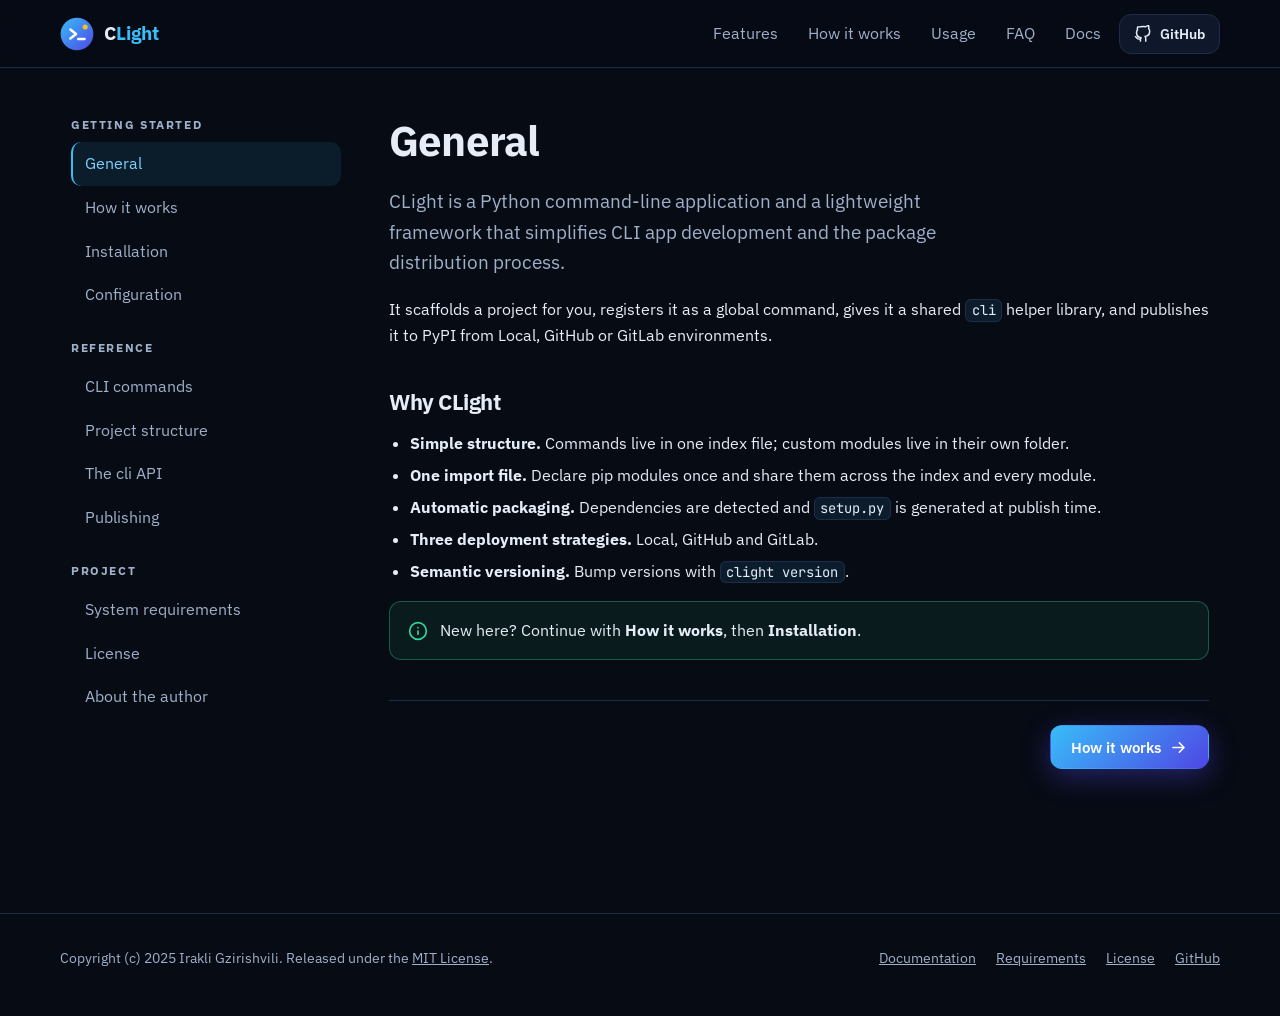
==== docs/docs/index.html @ ecd93e0c "+ OSS Landing Website" ====
<!doctype html>
<html lang="en">
<head>
<meta charset="utf-8">
<meta name="viewport" content="width=device-width, initial-scale=1">
<title>CLight Docs: Commands, cli API and PyPI Publishing | CLight</title>
<meta name="description" content="Documentation for CLight: install it, set project parameters, use the CLI commands and the shared cli API, and publish to PyPI with Local, GitHub or GitLab.">
<meta name="keywords" content="clight documentation, python cli framework docs, clight commands, cli api, publish to pypi, pip install clight, semantic versioning, github pypi deploy, windows cli, imports.py">
<meta name="author" content="Irakli Gzirishvili">
<meta name="robots" content="index, follow, max-image-preview:large">
<meta name="theme-color" content="#070b14">
<link rel="canonical" href="https://ig-ongit.github.io/CLight/docs/">
<meta property="og:type" content="website">
<meta property="og:site_name" content="CLight">
<meta property="og:title" content="CLight Docs: Commands, cli API and PyPI Publishing | CLight">
<meta property="og:description" content="Documentation for CLight: install it, set project parameters, use the CLI commands and the shared cli API, and publish to PyPI with Local, GitHub or GitLab.">
<meta property="og:url" content="https://ig-ongit.github.io/CLight/docs/">
<meta property="og:image" content="https://ig-ongit.github.io/CLight/assets/github.png">
<meta property="og:image:width" content="1280">
<meta property="og:image:height" content="640">
<meta property="og:image:alt" content="CLight logo with the slogan Build Python CLIs. Ship them to PyPI.">
<meta name="twitter:card" content="summary_large_image">
<meta name="twitter:title" content="CLight Docs: Commands, cli API and PyPI Publishing | CLight">
<meta name="twitter:description" content="Documentation for CLight: install it, set project parameters, use the CLI commands and the shared cli API, and publish to PyPI with Local, GitHub or GitLab.">
<meta name="twitter:image" content="https://ig-ongit.github.io/CLight/assets/github.png">
<link rel="icon" type="image/svg+xml" href="../assets/favicon.svg">
<link rel="preconnect" href="https://fonts.googleapis.com">
<link rel="preconnect" href="https://fonts.gstatic.com" crossorigin>
<link href="https://fonts.googleapis.com/css2?family=IBM+Plex+Sans:wght@400;500;600;700&family=JetBrains+Mono:wght@400;500;700&display=swap" rel="stylesheet">
<link rel="stylesheet" href="../assets/style.css">
<script type="application/ld+json">{"@context": "https://schema.org", "@type": "TechArticle", "headline": "CLight Documentation", "description": "Install CLight, configure projects, use CLI commands and the cli API, and publish Python CLI apps to PyPI.", "url": "https://ig-ongit.github.io/CLight/docs/", "image": "https://ig-ongit.github.io/CLight/assets/github.png", "inLanguage": "en", "author": {"@type": "Person", "name": "Irakli Gzirishvili", "jobTitle": "Full-Stack Software Engineer", "sameAs": ["https://github.com/IG-onGit", "https://www.linkedin.com/in/ig-link", "https://x.com/IG_onX", "https://www.linkedin.com/newsletters/creatron-7275978973124132864"]}}</script>
</head>
<body class="docs-page">
<a class="skip" href="#main">Skip to content</a>
<svg width="0" height="0" style="position:absolute" aria-hidden="true"><defs><symbol id="i-terminal" viewBox="0 0 24 24"><path d="M4 17l6-6-6-6"/><path d="M12 19h8"/></symbol><symbol id="i-zap" viewBox="0 0 24 24"><path d="M13 2L3 14h9l-1 8 10-12h-9z"/></symbol><symbol id="i-layers" viewBox="0 0 24 24"><path d="M12 2l10 5-10 5L2 7z"/><path d="M2 17l10 5 10-5"/><path d="M2 12l10 5 10-5"/></symbol><symbol id="i-box" viewBox="0 0 24 24"><path d="M21 8l-9-5-9 5v8l9 5 9-5z"/><path d="M3.3 7L12 12l8.7-5"/><path d="M12 22V12"/></symbol><symbol id="i-tool" viewBox="0 0 24 24"><path d="M14.7 6.3a4 4 0 005 5L21 13l-8 8-3-3 8-8z"/><path d="M3 21l4-4"/></symbol><symbol id="i-tag" viewBox="0 0 24 24"><path d="M20.6 13.4l-7.2 7.2a2 2 0 01-2.8 0L2 12V2h10l8.6 8.6a2 2 0 010 2.8z"/><circle cx="7" cy="7" r="1.5"/></symbol><symbol id="i-github" viewBox="0 0 24 24"><path d="M9 19c-5 1.5-5-2.5-7-3m14 6v-3.9a3.4 3.4 0 00-1-2.6c3.1-.3 6.400-1.500 6.400-7a5.400 5.400 0 00-1.500-3.800 5 5 0 00-.1-3.800s-1.200-.3-3.900 1.500a13.400 13.400 0 00-7 0C6.200 2.400 5 2.700 5 2.700a5 5 0 00-.1 3.800A5.400 5.400 0 003.400 10.300c0 5.500 3.300 6.700 6.400 7a3.400 3.400 0 00-1 2.600V22"/></symbol><symbol id="i-download" viewBox="0 0 24 24"><path d="M21 15v4a2 2 0 01-2 2H5a2 2 0 01-2-2v-4"/><path d="M7 10l5 5 5-5"/><path d="M12 15V3"/></symbol><symbol id="i-book" viewBox="0 0 24 24"><path d="M4 19.500A2.500 2.500 0 016.500 17H20V2H6.500A2.500 2.500 0 004 4.500z"/><path d="M4 19.500A2.500 2.500 0 006.500 22H20v-5"/></symbol><symbol id="i-copy" viewBox="0 0 24 24"><rect x="9" y="9" width="13" height="13" rx="2"/><path d="M5 15H4a2 2 0 01-2-2V4a2 2 0 012-2h9a2 2 0 012 2v1"/></symbol><symbol id="i-check" viewBox="0 0 24 24"><path d="M20 6L9 17l-5-5"/></symbol><symbol id="i-menu" viewBox="0 0 24 24"><path d="M3 6h18M3 12h18M3 18h18"/></symbol><symbol id="i-x" viewBox="0 0 24 24"><path d="M18 6L6 18M6 6l12 12"/></symbol><symbol id="i-chevron" viewBox="0 0 24 24"><path d="M6 9l6 6 6-6"/></symbol><symbol id="i-arrow" viewBox="0 0 24 24"><path d="M5 12h14M13 6l6 6-6 6"/></symbol><symbol id="i-arrow-l" viewBox="0 0 24 24"><path d="M19 12H5M11 6l-6 6 6 6"/></symbol><symbol id="i-scale" viewBox="0 0 24 24"><path d="M12 3v18M5 21h14M3 8h18"/><path d="M6 8l-3 7a3 3 0 006 0zM18 8l-3 7a3 3 0 006 0z"/></symbol><symbol id="i-user" viewBox="0 0 24 24"><path d="M20 21v-2a4 4 0 00-4-4H8a4 4 0 00-4 4v2"/><circle cx="12" cy="7" r="4"/></symbol><symbol id="i-cpu" viewBox="0 0 24 24"><rect x="4" y="4" width="16" height="16" rx="2"/><rect x="9" y="9" width="6" height="6"/><path d="M9 1v3M15 1v3M9 20v3M15 20v3M20 9h3M20 14h3M1 9h3M1 14h3"/></symbol><symbol id="i-folder" viewBox="0 0 24 24"><path d="M22 19a2 2 0 01-2 2H4a2 2 0 01-2-2V5a2 2 0 012-2h5l2 3h9a2 2 0 012 2z"/></symbol><symbol id="i-compass" viewBox="0 0 24 24"><circle cx="12" cy="12" r="10"/><path d="M16.200 7.800l-2.100 6.300-6.300 2.100 2.100-6.300z"/></symbol><symbol id="i-lock" viewBox="0 0 24 24"><rect x="3" y="11" width="18" height="11" rx="2"/><path d="M7 11V7a5 5 0 0110 0v4"/></symbol><symbol id="i-mic" viewBox="0 0 24 24"><rect x="9" y="2" width="6" height="12" rx="3"/><path d="M19 10v2a7 7 0 01-14 0v-2M12 19v3"/></symbol><symbol id="i-twitter-x" viewBox="0 0 24 24"><path d="M4 4l16 16M20 4L4 20"/></symbol><symbol id="i-linkedin" viewBox="0 0 24 24"><path d="M16 8a6 6 0 016 6v7h-4v-7a2 2 0 00-4 0v7h-4v-7a6 6 0 016-6z"/><rect x="2" y="9" width="4" height="12"/><circle cx="4" cy="4" r="2"/></symbol><symbol id="i-home" viewBox="0 0 24 24"><path d="M3 9l9-7 9 7v11a2 2 0 01-2 2H5a2 2 0 01-2-2z"/></symbol><symbol id="i-info" viewBox="0 0 24 24"><circle cx="12" cy="12" r="10"/><path d="M12 16v-4M12 8h.01"/></symbol><symbol id="i-alert" viewBox="0 0 24 24"><path d="M10.300 3.900L1.800 18a2 2 0 001.700 3h17a2 2 0 001.700-3L13.700 3.900a2 2 0 00-3.400 0z"/><path d="M12 9v4M12 17h.01"/></symbol></defs></svg>
<header class="site-header"><div class="container">
<a class="brand" href="../"><img src="../assets/logo.svg" width="34" height="34" alt=""><span>C<span>Light</span></span></a>
<nav class="nav" id="site-nav" aria-label="Main"><a href="../#features">Features</a><a href="../#how">How it works</a><a href="../#usage">Usage</a><a href="../#faq">FAQ</a><a href="../docs/">Docs</a><a class="btn btn-ghost btn-sm" href="https://github.com/IG-onGit/CLight" rel="noopener"><svg class="icon" aria-hidden="true"><use href="#i-github"/></svg>GitHub</a></nav>
<button class="burger" type="button" aria-controls="docs-nav" aria-expanded="false" aria-label="Open menu"><svg class="icon" aria-hidden="true"><use href="#i-menu"/></svg></button>
</div></header>
<div class="container docs-layout">
<aside class="sidebar" id="docs-nav" aria-label="Documentation sections"><h4>Getting started</h4><a href="#general" data-section="general">General</a><a href="#how-it-works" data-section="how-it-works">How it works</a><a href="#installation" data-section="installation">Installation</a><a href="#configuration" data-section="configuration">Configuration</a><h4>Reference</h4><a href="#commands" data-section="commands">CLI commands</a><a href="#project-structure" data-section="project-structure">Project structure</a><a href="#cli-api" data-section="cli-api">The cli API</a><a href="#publishing" data-section="publishing">Publishing</a><h4>Project</h4><a href="#requirements" data-section="requirements">System requirements</a><a href="#license" data-section="license">License</a><a href="#author" data-section="author">About the author</a><h4 class="mobile-only">Site</h4><a class="mobile-only" href="../">Back to home</a><a class="mobile-only" href="https://github.com/IG-onGit/CLight" rel="noopener">GitHub</a></aside>
<main id="main">
<article class="doc-section active" id="general"><h1>General</h1><p class="lead">CLight is a Python command-line application and a lightweight framework that simplifies CLI app development and the package distribution process.</p>
<p>It scaffolds a project for you, registers it as a global command, gives it a shared <code>cli</code> helper library, and publishes it to PyPI from Local, GitHub or GitLab environments.</p>
<h2>Why CLight</h2><ul>
<li><strong>Simple structure.</strong> Commands live in one index file; custom modules live in their own folder.</li>
<li><strong>One import file.</strong> Declare pip modules once and share them across the index and every module.</li>
<li><strong>Automatic packaging.</strong> Dependencies are detected and <code>setup.py</code> is generated at publish time.</li>
<li><strong>Three deployment strategies.</strong> Local, GitHub and GitLab.</li>
<li><strong>Semantic versioning.</strong> Bump versions with <code>clight version</code>.</li></ul>
<div class="callout"><svg class="icon" aria-hidden="true"><use href="#i-info"/></svg><p>New here? Continue with <strong>How it works</strong>, then <strong>Installation</strong>.</p></div><div class="pager"><a class="btn btn-primary" href="#how-it-works" data-goto="how-it-works">How it works<svg class="icon" aria-hidden="true"><use href="#i-arrow"/></svg></a></div></article>
<article class="doc-section" id="how-it-works"><h1>How it works</h1><p>Every project you create follows the same flow:</p>
<ol><li>Run <code>clight new</code> in an empty folder and fill out the form. CLight copies its skeleton into the folder and writes your answers to <code>.system/sources/clight.json</code>.</li>
<li>CLight registers a <code>&lt;CMD&gt;.bat</code> alias in <code>%USERPROFILE%\.clight</code>, a folder that is added to your PATH.</li>
<li>When you type your command, the alias calls <code>clight execute</code>, which loads your <code>.system/index.py</code> and runs the method that matches the sub-command.</li>
<li>A method's return value is printed: a string ending in <code>!</code> shows as an error, any other string as a success message.</li></ol>
<pre><code data-lang="text" data-title="data flow">&lt;cmd&gt; demo hello
   |
   v
%USERPROFILE%\.clight\&lt;cmd&gt;.bat
   |
   v
clight execute ".system/index.py" demo hello
   |
   v
index.demo("hello")  -&gt;  printed as success or error</code></pre>
<div class="callout"><svg class="icon" aria-hidden="true"><use href="#i-info"/></svg><p>Because the alias goes through CLight, your project does not run with <code>python something.py</code>. Run your CMD alias instead.</p></div><div class="pager"><a class="btn btn-ghost" href="#general" data-goto="general"><svg class="icon" aria-hidden="true"><use href="#i-arrow-l"/></svg>General</a><a class="btn btn-primary" href="#installation" data-goto="installation">Installation<svg class="icon" aria-hidden="true"><use href="#i-arrow"/></svg></a></div></article>
<article class="doc-section" id="installation"><h1>Installation</h1><p>Install CLight from PyPI:</p>
<ol><li>Open CMD as administrator and run the command below, then restart CMD.</li><li>Run <code>clight</code> to check the installation. It lists the available commands.</li></ol>
<pre><code data-lang="bash" data-title="CMD (administrator)">pip install clight</code></pre>
<pre><code data-lang="bash" data-title="CMD">clight</code></pre>
<div class="callout"><svg class="icon" aria-hidden="true"><use href="#i-info"/></svg><p>On first run CLight adds its catalog folder to your user PATH and asks you to restart CMD. This is expected.</p></div>
<h2>Create your first project</h2>
<ol><li>Navigate to an empty folder using CMD.</li><li>Run <code>clight new</code> and fill out the form.</li><li>Add commands as methods in <code>.system/index.py</code>.</li><li>Run your CMD alias, for example <code>mytool demo hello</code>.</li></ol><div class="pager"><a class="btn btn-ghost" href="#how-it-works" data-goto="how-it-works"><svg class="icon" aria-hidden="true"><use href="#i-arrow-l"/></svg>How it works</a><a class="btn btn-primary" href="#configuration" data-goto="configuration">Configuration<svg class="icon" aria-hidden="true"><use href="#i-arrow"/></svg></a></div></article>
<article class="doc-section" id="configuration"><h1>Configuration</h1><p>When you create a project, a form asks for these parameters once. They are saved to <code>.system/sources/clight.json</code>. Run <code>clight reform</code> to edit them later (<code>CMD</code> and <code>Project Type</code> cannot be changed).</p>
<div class="table-wrap"><table><thead><tr><th>Parameter</th><th>Meaning</th><th>Required</th></tr></thead><tbody><tr><td>Name</td><td>Name of your project</td><td>Yes</td></tr><tr><td>Version</td><td>Version of your project</td><td>Yes</td></tr><tr><td>Description</td><td>Description of your project</td><td>Yes</td></tr><tr><td>Link</td><td>Link to your project</td><td>No</td></tr><tr><td>CMD</td><td>CMD name alias for your project</td><td>Yes</td></tr><tr><td>Author</td><td>Author of the project</td><td>Yes</td></tr><tr><td>Mail</td><td>Mail of the project author</td><td>Yes</td></tr><tr><td>Project Type</td><td><code>App</code> for a CLI application, <code>Module</code> for a single pip module</td><td>Yes</td></tr><tr><td>Repository Type</td><td><code>Local</code>, <code>GitHub</code> or <code>GitLab</code></td><td>Yes</td></tr><tr><td>License</td><td>One of 8 OSI-approved licenses</td><td>No</td></tr><tr><td>Operating System</td><td>Required OS for your project</td><td>Yes</td></tr></tbody></table></div>
<h2>Repository types</h2>
<div class="table-wrap"><table><thead><tr><th>Type</th><th>What it does</th></tr></thead><tbody><tr><td>Local</td><td>Publish from your Windows machine to PyPI with <code>clight publish</code>.</td></tr><tr><td>GitHub</td><td>Automatic deployment to PyPI when you push changes to the main branch.</td></tr><tr><td>GitLab</td><td>Automatic deployment to PyPI when you push changes to the main branch.</td></tr></tbody></table></div>
<h2>Licenses</h2><p>You can include one of 8 OSI-approved licenses: MIT, BSD, ISC (ISCL), Apache Software License, Mozilla Public License 2.0, GNU AGPL v3, GNU GPL v3 and GNU LGPL v3.</p>
<h2>Operating systems</h2><p>OS Independent, Microsoft / Windows, POSIX / Linux or MacOS.</p><div class="pager"><a class="btn btn-ghost" href="#installation" data-goto="installation"><svg class="icon" aria-hidden="true"><use href="#i-arrow-l"/></svg>Installation</a><a class="btn btn-primary" href="#commands" data-goto="commands">CLI commands<svg class="icon" aria-hidden="true"><use href="#i-arrow"/></svg></a></div></article>
<article class="doc-section" id="commands"><h1>CLI commands</h1><p>These are the commands you can use. Run <code>clight</code> with no arguments to list them.</p>
<div class="table-wrap"><table><thead><tr><th>Command</th><th>Description</th></tr></thead><tbody><tr><td><code>clight</code></td><td>List available commands</td></tr><tr><td><code>clight new</code></td><td>Create new project</td></tr><tr><td><code>clight add</code></td><td>Add existing project to catalog</td></tr><tr><td><code>clight module (name)</code></td><td>Create new module</td></tr><tr><td><code>clight reform (-t)</code></td><td>Edit project params, <code>-t</code> to skip templates</td></tr><tr><td><code>clight version</code></td><td>Upgrade semantic version number of the project</td></tr><tr><td><code>clight all</code></td><td>List existing projects</td></tr><tr><td><code>clight publish (-t)</code></td><td>Publish project on PyPI, <code>-t</code> to test locally</td></tr><tr><td><code>clight remove (project)</code></td><td>Remove project</td></tr><tr><td><code>clight pypidel</code></td><td>Delete PyPI credentials</td></tr><tr><td><code>clight install</code></td><td>Test the installation process locally</td></tr><tr><td><code>clight update</code></td><td>Update local installation test</td></tr><tr><td><code>clight uninstall</code></td><td>Test the uninstallation process locally</td></tr></tbody></table></div>
<div class="callout"><svg class="icon" aria-hidden="true"><use href="#i-info"/></svg><p><code>clight remove</code> only unregisters a project. It deletes the alias and the saved config, not your source files.</p></div><div class="pager"><a class="btn btn-ghost" href="#configuration" data-goto="configuration"><svg class="icon" aria-hidden="true"><use href="#i-arrow-l"/></svg>Configuration</a><a class="btn btn-primary" href="#project-structure" data-goto="project-structure">Project structure<svg class="icon" aria-hidden="true"><use href="#i-arrow"/></svg></a></div></article>
<article class="doc-section" id="project-structure"><h1>Project structure</h1><p>A generated project keeps everything in a <code>.system</code> folder:</p>
<pre><code data-lang="text" data-title="project layout">&lt;project-root&gt;/
├── .system/
│   ├── imports.py     all pip and custom-module imports
│   ├── index.py       your CLI commands
│   ├── modules/       custom modules (clight module &lt;name&gt;)
│   └── sources/       resources and clight.json
├── .gitignore
├── README.md
└── LICENSE            if you chose a license</code></pre>
<div class="callout warn"><svg class="icon" aria-hidden="true"><use href="#i-alert"/></svg><p>Don't remove <code>modules</code>, <code>sources</code>, <code>imports.py</code> or <code>index.py</code>. CLight depends on them.</p></div>
<h2>index.py</h2><p>Every public method becomes a command. Files have three sections: <strong>Load</strong>, <strong>Main</strong> and <strong>Helpers</strong>. Keep the trailing <code># (args) - description</code> comment on each <code>def</code> line, because it builds the help text.</p>
<pre><code data-lang="py" data-title=".system/index.py">from imports import *


class index:
    def demo(self, param=""):  # (param) - Test demo method with param
        if not param:
            return "Invalid param!"
        cli.hint(param)
        return self.__helper()

    def __helper(self):
        return jobs.test()</code></pre>
<h2>imports.py</h2><p>Import pip modules <strong>only</strong> here. CLight scans this file at publish time to build <code>install_requires</code>.</p>
<pre><code data-lang="py" data-title=".system/imports.py">from clight.system.importer import cli  # DON'T REMOVE THIS LINE

import os
import sys
from modules.jobs import jobs</code></pre>
<p>To pin a version, comment it at the top of the file:</p>
<pre><code data-lang="py" data-title=".system/imports.py"># import openai==0:28

import openai</code></pre>
<p>If the pip package name differs from the import name, add the pip name as a comment and mark the real import with <code># !install</code>:</p>
<pre><code data-lang="py" data-title=".system/imports.py"># import soupsieve

from bs4 import BeautifulSoup  # !install</code></pre><div class="pager"><a class="btn btn-ghost" href="#commands" data-goto="commands"><svg class="icon" aria-hidden="true"><use href="#i-arrow-l"/></svg>CLI commands</a><a class="btn btn-primary" href="#cli-api" data-goto="cli-api">The cli API<svg class="icon" aria-hidden="true"><use href="#i-arrow"/></svg></a></div></article>
<article class="doc-section" id="cli-api"><h1>The cli API</h1><p>The <code>cli</code> class is available in your index and module files through <code>from imports import *</code>. These are its basic methods:</p>
<div class="table-wrap"><table><thead><tr><th>Method</th><th>Description</th></tr></thead><tbody><tr><td><code>cli.error("message")</code></td><td>Print an error message in red</td></tr><tr><td><code>cli.info("message")</code></td><td>Print an info message in blue</td></tr><tr><td><code>cli.hint("message")</code></td><td>Print a hint in yellow</td></tr><tr><td><code>cli.done("message")</code></td><td>Print a completion message in green</td></tr><tr><td><code>cli.trace("message")</code></td><td>Print hidden developer message, activate dev mode with <code>cli.dev = True</code></td></tr><tr><td><code>cli.input("hint")</code></td><td>Define CLI input field</td></tr><tr><td><code>cli.selection("hint", ["A", "B"])</code></td><td>Define selection input field</td></tr><tr><td><code>cli.selections("hint", ["A", "B"])</code></td><td>Define multiple selection input field</td></tr><tr><td><code>cli.confirmation("hint")</code></td><td>Define confirmation input field</td></tr><tr><td><code>cli.value("key", {...}, "default")</code></td><td>Get value from data</td></tr><tr><td><code>cli.sound("done")</code></td><td>Set system sound: start, ready, done, error, ask, set or unset</td></tr><tr><td><code>cli.speak("text")</code></td><td>Read text with voice</td></tr><tr><td><code>cli.listen()</code></td><td>Listen and convert speech to text</td></tr><tr><td><code>cli.read("Folder/file.txt")</code></td><td>Read file and get content</td></tr><tr><td><code>cli.write("Folder/file.txt", "content")</code></td><td>Write file with content</td></tr><tr><td><code>cli.append("Folder/file.txt", "content")</code></td><td>Append content to the file</td></tr><tr><td><code>cli.yaml("Folder/file.yaml")</code></td><td>Read and convert YAML file as dict</td></tr><tr><td><code>cli.template("content", {...})</code></td><td>Parse template content with given key-value pairs</td></tr><tr><td><code>cli.chars(10)</code></td><td>Get random characters with given length</td></tr><tr><td><code>cli.isValue(value)</code></td><td>Check if value exists</td></tr><tr><td><code>cli.isPath(path)</code></td><td>Check if path exists</td></tr><tr><td><code>cli.isFile(file)</code></td><td>Check if file exists</td></tr><tr><td><code>cli.isFolder(folder)</code></td><td>Check if folder exists</td></tr><tr><td><code>cli.command("cmd line")</code></td><td>Execute CMD command</td></tr><tr><td><code>cli.encrypt("data", "key")</code></td><td>Encrypt data by key</td></tr><tr><td><code>cli.decrypt("encrypted", "key")</code></td><td>Decrypt encrypted data by key</td></tr><tr><td><code>cli.filter("text")</code></td><td>Filter user text before printing</td></tr></tbody></table></div>
<pre><code data-lang="py" data-title="example">name = cli.input("Project name")
if cli.confirmation("Continue?"):
    cli.done("Saved")</code></pre><div class="pager"><a class="btn btn-ghost" href="#project-structure" data-goto="project-structure"><svg class="icon" aria-hidden="true"><use href="#i-arrow-l"/></svg>Project structure</a><a class="btn btn-primary" href="#publishing" data-goto="publishing">Publishing<svg class="icon" aria-hidden="true"><use href="#i-arrow"/></svg></a></div></article>
<article class="doc-section" id="publishing"><h1>Publishing</h1><p>PyPI only accepts a version number once, so bump it before each release: navigate to your project's root in CMD, run <code>clight version</code>, and choose the type of change.</p>
<h2>Local</h2><ol><li>In your project's root directory, run <code>clight publish</code>.</li><li>The first time, enter your PyPI <code>PYPI_USERNAME</code> and <code>PYPI_API_TOKEN</code>.</li><li>Choose whether to save them. If you do, provide a <strong>Password Key</strong> to encrypt them.</li><li>Next time you will only be asked for the Password Key. Use <code>clight pypidel</code> to delete saved credentials.</li></ol>
<h2>GitHub and GitLab</h2><p>Nothing to do except push your changes to the main branch.</p>
<div class="callout warn"><svg class="icon" aria-hidden="true"><use href="#i-alert"/></svg><p>Add <code>PYPI_USERNAME</code> and <code>PYPI_API_TOKEN</code> as repository secure variables in GitHub or GitLab.</p></div>
<p>Generated GitHub projects ship a workflow that skips deployment when the commit message contains <code>[!deploy]</code>. Use <code>clight publish -t</code> to test the package locally first.</p>
<h2>Semantic versions</h2><p>Versions follow <code>MAJOR.MINOR.PATCH</code>, with optional <code>alpha</code>, <code>beta</code> or <code>rc</code> pre-release stages. <code>clight version</code> asks for the change type, and you can also pass a number directly.</p><div class="pager"><a class="btn btn-ghost" href="#cli-api" data-goto="cli-api"><svg class="icon" aria-hidden="true"><use href="#i-arrow-l"/></svg>The cli API</a><a class="btn btn-primary" href="#requirements" data-goto="requirements">System requirements<svg class="icon" aria-hidden="true"><use href="#i-arrow"/></svg></a></div></article>
<article class="doc-section" id="requirements"><h1>System requirements</h1><h2>Running CLight</h2>
<div class="table-wrap"><table><thead><tr><th>Item</th><th>Requirement</th></tr></thead><tbody><tr><td>Operating system</td><td>Microsoft Windows</td></tr><tr><td>Language</td><td>Python 3, with pip</td></tr><tr><td>Shell</td><td>CMD (run as administrator for the first install)</td></tr><tr><td>Python packages</td><td>PyYAML, pygame, pyttsx3, inquirer, colored, cryptography, SpeechRecognition (installed automatically)</td></tr></tbody></table></div>
<h2>Publishing</h2><ul><li>A PyPI account and API token</li><li>For GitHub or GitLab projects, the <code>PYPI_USERNAME</code> and <code>PYPI_API_TOKEN</code> repository secrets</li></ul>
<h2>Building from source</h2><ul><li>Clone <a href="https://github.com/IG-onGit/CLight" rel="noopener">the repository</a></li><li>Python 3 with <code>setuptools</code>, as the project is packaged with <code>setup.py</code></li></ul><div class="pager"><a class="btn btn-ghost" href="#publishing" data-goto="publishing"><svg class="icon" aria-hidden="true"><use href="#i-arrow-l"/></svg>Publishing</a><a class="btn btn-primary" href="#license" data-goto="license">License<svg class="icon" aria-hidden="true"><use href="#i-arrow"/></svg></a></div></article>
<article class="doc-section" id="license"><h1>License</h1><p>CLight is released under the MIT License. In plain English: you may use, copy, modify, merge, publish, distribute, sublicense and sell it for free, as long as you keep the copyright and license notice. It comes with no warranty.</p>
<div class="license-box" tabindex="0" role="region" aria-label="Full license text">MIT License

Copyright (c) 2025 Irakli Gzirishvili

Permission is hereby granted, free of charge, to any person obtaining a copy
of this software and associated documentation files (the "Software"), to deal
in the Software without restriction, including without limitation the rights
to use, copy, modify, merge, publish, distribute, sublicense, and/or sell
copies of the Software, and to permit persons to whom the Software is
furnished to do so, subject to the following conditions:

The above copyright notice and this permission notice shall be included in all
copies or substantial portions of the Software.

THE SOFTWARE IS PROVIDED "AS IS", WITHOUT WARRANTY OF ANY KIND, EXPRESS OR
IMPLIED, INCLUDING BUT NOT LIMITED TO THE WARRANTIES OF MERCHANTABILITY,
FITNESS FOR A PARTICULAR PURPOSE AND NONINFRINGEMENT. IN NO EVENT SHALL THE
AUTHORS OR COPYRIGHT HOLDERS BE LIABLE FOR ANY CLAIM, DAMAGES OR OTHER
LIABILITY, WHETHER IN AN ACTION OF CONTRACT, TORT OR OTHERWISE, ARISING FROM,
OUT OF OR IN CONNECTION WITH THE SOFTWARE OR THE USE OR OTHER DEALINGS IN THE
SOFTWARE.</div>
<a class="btn btn-ghost" href="https://github.com/IG-onGit/CLight/blob/main/LICENSE" rel="noopener"><svg class="icon" aria-hidden="true"><use href="#i-github"/></svg>View LICENSE on GitHub</a><div class="pager"><a class="btn btn-ghost" href="#requirements" data-goto="requirements"><svg class="icon" aria-hidden="true"><use href="#i-arrow-l"/></svg>System requirements</a><a class="btn btn-primary" href="#author" data-goto="author">About the author<svg class="icon" aria-hidden="true"><use href="#i-arrow"/></svg></a></div></article>
<article class="doc-section" id="author"><h1>About the author</h1><div class="author-card"><img src="../assets/Irakli%20Gzirishvili.png" width="112" height="112" alt="Portrait of Irakli Gzirishvili">
<div><h2 style="margin:0">Irakli Gzirishvili</h2><p style="margin:4px 0 0;color:var(--muted)">Full-Stack Software Engineer, MIT OSS provider, AI Integration manager, cloud engineer and DevOps engineer from Georgia</p>
<div class="links"><a class="btn btn-ghost btn-sm" href="https://github.com/IG-onGit" rel="noopener me"><svg class="icon" aria-hidden="true"><use href="#i-github"/></svg>github.com/IG-onGit</a><a class="btn btn-ghost btn-sm" href="https://www.linkedin.com/in/ig-link" rel="noopener me"><svg class="icon" aria-hidden="true"><use href="#i-linkedin"/></svg>LinkedIn</a><a class="btn btn-ghost btn-sm" href="https://x.com/IG_onX" rel="noopener me"><svg class="icon" aria-hidden="true"><use href="#i-twitter-x"/></svg>X</a><a class="btn btn-ghost btn-sm" href="https://www.linkedin.com/newsletters/creatron-7275978973124132864" rel="noopener me"><svg class="icon" aria-hidden="true"><use href="#i-book"/></svg>CreaTron newsletter</a></div></div></div><div class="pager"><a class="btn btn-ghost" href="#license" data-goto="license"><svg class="icon" aria-hidden="true"><use href="#i-arrow-l"/></svg>License</a></div></article>
</main>
</div>
<footer class="site-footer"><div class="container">
<p>Copyright (c) 2025 Irakli Gzirishvili. Released under the <a href="../docs/#license">MIT License</a>.</p>
<nav aria-label="Footer"><a href="../docs/">Documentation</a><a href="../docs/#requirements">Requirements</a><a href="../docs/#license">License</a><a href="https://github.com/IG-onGit/CLight" rel="noopener">GitHub</a></nav>
</div></footer>
<script src="../assets/main.js" defer></script>
</body>
</html>
---- docs/assets/style.css ----
:root{--bg:#070b14;--bg-2:#0b1120;--surface:#0f172a;--surface-2:#141e35;--border:#1f2c47;--text:#e6edf7;--muted:#9fb0c9;
--primary:#38bdf8;--primary-strong:#4f46e5;--primary-soft:#7dd3fc;--accent:#34d399;--warn:#fb923c;--code-bg:#050810;
--tok-comment:#8a94b8;--tok-string:#6ee7a8;--tok-number:#fdba74;--tok-keyword:#c4a7ff;--tok-func:#7cc4ff;--tok-prop:#5eead4;--tok-flag:#fcd34d;--tok-punct:#9aa7c2;--tok-type:#f9a8d4;
--radius:16px;--header-h:68px;--font:"IBM Plex Sans",system-ui,-apple-system,"Segoe UI",Roboto,sans-serif;--mono:"JetBrains Mono",ui-monospace,SFMono-Regular,Consolas,monospace;color-scheme:dark}
*{box-sizing:border-box}html{scroll-behavior:smooth;scroll-padding-top:84px}
body{margin:0;background:var(--bg);color:var(--text);font:400 16px/1.6 var(--font);-webkit-font-smoothing:antialiased;overflow-x:hidden}
img{max-width:100%;display:block}a{color:var(--primary-soft)}h1,h2,h3{line-height:1.18;margin:0 0 .5em;letter-spacing:-.02em}
h1{font-size:clamp(2.1rem,5vw,3.5rem);font-weight:700}h2{font-size:clamp(1.6rem,3.4vw,2.3rem);font-weight:700}h3{font-size:1.15rem;font-weight:600}
p{margin:0 0 1em}.lead{font-size:clamp(1.05rem,1.8vw,1.2rem);color:var(--muted);max-width:56ch}
.container{width:min(1160px,100% - 32px);margin-inline:auto}
.icon{width:1.25em;height:1.25em;fill:none;stroke:currentColor;stroke-width:2;stroke-linecap:round;stroke-linejoin:round;flex:none}
.skip{position:absolute;left:-999px;top:8px;background:var(--primary);color:#001;padding:10px 16px;border-radius:8px;z-index:100}.skip:focus{left:8px}
:focus-visible{outline:2px solid var(--accent);outline-offset:3px;border-radius:6px}
.gradient{background:linear-gradient(100deg,var(--primary),#a78bfa);-webkit-background-clip:text;background-clip:text;color:transparent}
/* header */
.site-header{position:sticky;top:0;z-index:50;height:var(--header-h);background:rgba(7,11,20,.8);backdrop-filter:blur(14px);border-bottom:1px solid var(--border)}
.site-header .container{height:100%;display:flex;align-items:center;justify-content:space-between;gap:16px}
.brand{display:flex;align-items:center;gap:10px;color:var(--text);text-decoration:none;font-weight:700;font-size:1.2rem;position:relative;z-index:2}
.brand img{width:34px;height:34px}.brand span span{color:var(--primary)}
.nav{display:flex;align-items:center;gap:6px}.nav a:not(.btn){color:var(--muted);text-decoration:none;padding:10px 12px;border-radius:10px;transition:color .2s,background .2s}
.nav a:not(.btn):hover{color:var(--text);background:var(--surface)}
.burger{display:none;position:relative;z-index:2;min-width:44px;min-height:44px;background:var(--surface);border:1px solid var(--border);color:var(--text);border-radius:12px;cursor:pointer;align-items:center;justify-content:center}
/* buttons */
.btn{display:inline-flex;align-items:center;justify-content:center;gap:8px;min-height:44px;padding:0 20px;border-radius:12px;font:600 .95rem var(--font);text-decoration:none;cursor:pointer;border:1px solid transparent;transition:transform .15s,border-color .2s,box-shadow .25s,background .2s}
.btn:hover{transform:translateY(-1px)}.btn-primary{background:linear-gradient(135deg,var(--primary),var(--primary-strong));color:#fff;box-shadow:0 8px 28px rgba(79,70,229,.4)}
.btn-primary:hover{box-shadow:0 10px 34px rgba(56,189,248,.45)}.btn-ghost{background:var(--surface);border-color:var(--border);color:var(--text)}.btn-ghost:hover{border-color:var(--primary)}.btn-sm{min-height:40px;padding:0 14px;font-size:.88rem}
.badges{display:flex;flex-wrap:wrap;gap:8px;margin-bottom:20px}.badge{display:inline-flex;align-items:center;gap:8px;border:1px solid var(--border);background:var(--surface);color:var(--muted);border-radius:999px;padding:4px 12px;font-size:.82rem}
.badge.mit{color:#7ee2a0;border-color:#2e7d32;background:rgba(46,125,50,.15)}.dot{width:8px;height:8px;border-radius:50%;background:var(--accent);box-shadow:0 0 10px var(--accent)}
/* hero */
.hero{padding:72px 0 88px;background:radial-gradient(60% 50% at 80% 10%,rgba(79,70,229,.25),transparent),radial-gradient(40% 40% at 10% 0,rgba(56,189,248,.12),transparent)}
.hero .container{display:grid;grid-template-columns:1.05fr 1fr;gap:48px;align-items:center}
.author-pill{display:inline-flex;align-items:center;gap:12px;text-decoration:none;color:var(--text);margin:8px 0 24px;padding:8px 16px 8px 8px;border:1px solid var(--border);border-radius:999px;background:var(--surface)}
.author-pill img,.author-card img{border-radius:50%;object-fit:cover;border:2px solid var(--primary)}.author-pill img{width:44px;height:44px}
.author-pill small{display:block;color:var(--muted);font-size:.72rem;line-height:1.2}.author-pill strong{display:block;line-height:1.3}.author-pill em{font-style:normal;color:var(--muted);font-size:.8rem}
.cta-row{display:flex;flex-wrap:wrap;gap:12px;margin-bottom:20px}.trust{display:flex;flex-wrap:wrap;gap:8px 22px;list-style:none;padding:0;margin:0;color:var(--muted);font-size:.92rem}
.trust li{display:flex;align-items:center;gap:8px}.trust .icon{color:var(--accent)}
.term{background:var(--code-bg);border:1px solid var(--border);border-radius:var(--radius);box-shadow:0 30px 80px rgba(0,0,0,.55),0 0 80px rgba(79,70,229,.2);overflow:hidden;font:.85rem/1.8 var(--mono)}
.term-bar{display:flex;gap:7px;padding:12px 14px;background:var(--surface);border-bottom:1px solid var(--border);align-items:center}.term-bar i{width:11px;height:11px;border-radius:50%;background:#ff5f57}.term-bar i:nth-child(2){background:#febc2e}.term-bar i:nth-child(3){background:#28c840}
.term-bar b{margin-left:8px;font-weight:500;color:var(--muted);font-size:.78rem}.term-body{padding:18px 20px;overflow-x:auto;white-space:pre}
.term-body span{display:block;opacity:0;transform:translateY(8px);animation:rise .5s forwards}
.term-body span:nth-child(1){animation-delay:.2s}.term-body span:nth-child(2){animation-delay:.5s}.term-body span:nth-child(3){animation-delay:.8s}.term-body span:nth-child(4){animation-delay:1.1s}.term-body span:nth-child(5){animation-delay:1.4s}.term-body span:nth-child(6){animation-delay:1.7s}.term-body span:nth-child(7){animation-delay:2s}
@keyframes rise{to{opacity:1;transform:none}}.p{color:var(--accent)}.ok{color:var(--tok-string)}.in{color:var(--primary-soft)}.ht{color:var(--tok-flag)}.cm{color:var(--tok-comment)}
/* sections */
.block{padding:88px 0}.block.alt{background:var(--bg-2);border-block:1px solid var(--border)}
.eyebrow{display:inline-block;color:var(--primary);font:600 .78rem var(--font);text-transform:uppercase;letter-spacing:.14em;margin-bottom:10px}
.section-intro{max-width:62ch;color:var(--muted);margin-bottom:40px}
.grid{display:grid;grid-template-columns:repeat(3,1fr);gap:20px}
.card{background:var(--surface);border:1px solid var(--border);border-radius:var(--radius);padding:26px;transition:transform .25s,border-color .25s}.card:hover{transform:translateY(-3px);border-color:rgba(56,189,248,.5)}
.card p{color:var(--muted);margin:0}.tile{width:46px;height:46px;border-radius:12px;background:rgba(56,189,248,.15);color:var(--primary);display:grid;place-items:center;margin-bottom:16px}
.steps{list-style:none;padding:0;margin:0;display:grid;grid-template-columns:repeat(3,1fr);gap:20px;counter-reset:s}
.steps li{counter-increment:s;background:var(--surface);border:1px solid var(--border);border-radius:var(--radius);padding:26px}
.steps li::before{content:counter(s);display:grid;place-items:center;width:40px;height:40px;border-radius:50%;background:linear-gradient(135deg,var(--primary),var(--primary-strong));font-weight:700;margin-bottom:14px;color:#fff}.steps p{color:var(--muted);margin:0}
.split{display:grid;grid-template-columns:1fr 1.1fr;gap:48px;align-items:center}.checks{list-style:none;padding:0;margin:0 0 24px;display:grid;gap:10px}.checks li{display:flex;gap:10px;align-items:flex-start}.checks .icon{color:var(--accent);margin-top:.25em}
.stack{display:grid;gap:16px;min-width:0}
details{background:var(--surface);border:1px solid var(--border);border-radius:14px;margin-bottom:12px}summary{cursor:pointer;list-style:none;padding:18px 22px;font-weight:600;display:flex;justify-content:space-between;align-items:center;gap:12px;min-height:44px}
summary::-webkit-details-marker{display:none}summary .icon{transition:transform .25s;color:var(--primary)}details[open] summary .icon{transform:rotate(180deg)}details p{padding:0 22px;color:var(--muted)}
.faq{max-width:820px}.cta-band{padding:0 0 88px}.cta-card{text-align:center;border:1px solid var(--border);border-radius:24px;padding:64px 24px;background:radial-gradient(60% 90% at 50% 0,rgba(79,70,229,.35),transparent),var(--surface)}
.cta-card p{color:var(--muted);max-width:52ch;margin:0 auto 24px}.cta-card .cta-row{justify-content:center;margin:0}
.site-footer{border-top:1px solid var(--border);padding:32px 0;color:var(--muted);font-size:.9rem}.site-footer .container{display:flex;flex-wrap:wrap;justify-content:space-between;gap:16px}.site-footer nav{display:flex;flex-wrap:wrap;gap:6px 20px}.site-footer a{color:var(--muted)}.site-footer a:hover{color:var(--text)}
/* code */
.code{background:var(--code-bg);border:1px solid var(--border);border-radius:14px;overflow:hidden;margin:0 0 20px;min-width:0}.code-bar{display:flex;align-items:center;gap:7px;padding:10px 14px;background:var(--surface);border-bottom:1px solid var(--border)}
.code-bar i{width:11px;height:11px;border-radius:50%;background:#ff5f57}.code-bar i:nth-child(2){background:#febc2e}.code-bar i:nth-child(3){background:#28c840}.code-bar b{font:500 .78rem var(--mono);color:var(--muted);margin-left:8px;flex:1}
.copy{display:inline-flex;align-items:center;gap:6px;min-height:32px;padding:0 10px;background:transparent;color:var(--muted);border:1px solid var(--border);border-radius:8px;font:500 .78rem var(--font);cursor:pointer}.copy:hover{color:var(--text);border-color:var(--primary)}
.code pre{margin:0;padding:16px 18px;overflow-x:auto;font:400 .86rem/1.75 var(--mono);font-variant-ligatures:none;tab-size:2;color:var(--text)}.code code{font:inherit;font-variant-ligatures:none}
.tok-c{color:var(--tok-comment);font-style:italic}.tok-s{color:var(--tok-string)}.tok-n{color:var(--tok-number)}.tok-k{color:var(--tok-keyword)}.tok-f{color:var(--tok-func)}.tok-p{color:var(--tok-prop)}.tok-o{color:var(--tok-flag)}.tok-t{color:var(--tok-type)}.tok-x{color:var(--tok-punct)}
:not(pre)>code{font:.86em var(--mono);background:rgba(56,189,248,.1);border:1px solid var(--border);padding:.1em .4em;border-radius:6px}
/* docs */
.docs-layout{display:grid;grid-template-columns:270px minmax(0,820px);gap:48px;padding:48px 0 88px;justify-content:center}
.sidebar{position:sticky;top:calc(var(--header-h) + 24px);align-self:start;max-height:calc(100vh - var(--header-h) - 48px);overflow:auto}
.sidebar h4{font-size:.72rem;text-transform:uppercase;letter-spacing:.14em;color:var(--muted);margin:22px 0 8px}.sidebar h4:first-child{margin-top:0}
.sidebar a{display:block;color:var(--muted);text-decoration:none;padding:9px 12px;border-radius:10px;border-left:2px solid transparent}.sidebar a:hover{background:var(--surface);color:var(--text)}
.sidebar a[aria-current=true]{background:rgba(56,189,248,.1);color:var(--primary-soft);border-left-color:var(--primary)}.sidebar .mobile-only{display:none}
.js .doc-section{display:none}.js .doc-section.active{display:block;animation:fade .3s}@keyframes fade{from{opacity:0}to{opacity:1}}
.doc-section{margin-bottom:56px}.doc-section h1{font-size:clamp(1.9rem,4vw,2.6rem)}.doc-section h2{font-size:1.4rem;margin-top:1.8em}.doc-section ul,.doc-section ol{padding-left:1.3em}.doc-section li{margin-bottom:.4em}
.table-wrap{overflow-x:auto;margin:0 0 20px;border:1px solid var(--border);border-radius:12px}table{border-collapse:collapse;width:100%;font-size:.92rem}th,td{text-align:left;padding:11px 14px;border-bottom:1px solid var(--border);vertical-align:top}
th{text-transform:uppercase;font-size:.72rem;letter-spacing:.08em;color:var(--muted);background:var(--surface)}tr:last-child td{border-bottom:0}
.callout{display:flex;gap:12px;padding:16px 18px;border-radius:12px;border:1px solid rgba(52,211,153,.35);background:rgba(52,211,153,.08);margin:0 0 20px}.callout .icon{color:var(--accent);margin-top:.2em}.callout p{margin:0}.callout.warn{border-color:rgba(251,146,60,.4);background:rgba(251,146,60,.08)}.callout.warn .icon{color:var(--warn)}
.pager{display:flex;justify-content:space-between;gap:12px;margin-top:40px;padding-top:24px;border-top:1px solid var(--border)}.pager .btn:only-child:not([data-goto^=x]){margin-left:auto}
.license-box{max-height:340px;overflow:auto;background:var(--code-bg);border:1px solid var(--border);border-radius:12px;padding:16px;font:.8rem/1.6 var(--mono);white-space:pre-wrap;margin-bottom:16px}
.author-card{display:flex;gap:24px;align-items:center;background:var(--surface);border:1px solid var(--border);border-radius:var(--radius);padding:24px;margin-bottom:20px}.author-card img{width:112px;height:112px;border-width:3px}.author-card .links{display:flex;flex-wrap:wrap;gap:10px;margin-top:14px}
.nf{min-height:100vh;display:grid;place-items:center;text-align:center;padding:24px}.nf h1{font-size:5rem}
/* mobile menu */
@media(max-width:1024px){.grid{grid-template-columns:repeat(2,1fr)}.docs-layout{grid-template-columns:220px minmax(0,1fr);gap:32px}.hero .container,.split{grid-template-columns:1fr}}
@media(max-width:820px){
.burger{display:inline-flex}.site-header{background:var(--bg);backdrop-filter:none}.steps{grid-template-columns:1fr}
.nav,.sidebar{position:fixed;inset:0;height:100dvh;max-height:none;z-index:1;padding:calc(var(--header-h) + 24px) 24px 24px;background:radial-gradient(60% 40% at 50% 0,rgba(79,70,229,.35),transparent),var(--bg);flex-direction:column;justify-content:center;align-items:center;gap:8px;opacity:0;visibility:hidden;transform:scale(1.03);transition:opacity .25s,transform .25s,visibility .25s}
.menu-open .nav,.menu-open .sidebar{opacity:1;visibility:visible;transform:none}.menu-open{overflow:hidden}
.nav a:not(.btn){font-size:1.4rem;text-align:center}.sidebar{display:block;text-align:center;overflow:auto;padding-top:calc(var(--header-h) + 16px)}.sidebar a{font-size:1.1rem;border-left:0}.sidebar .mobile-only{display:block}
body.docs-page .nav{display:none}.docs-layout{display:block;padding-top:32px}}
@media(max-width:600px){.grid{grid-template-columns:1fr}.hero{padding-top:40px}.cta-row .btn{width:100%}.block{padding:64px 0}.author-card{flex-direction:column;text-align:center}.pager{flex-direction:column}}
@media(prefers-reduced-motion:reduce){*,*::before,*::after{animation-duration:.01ms!important;animation-delay:0s!important;transition-duration:.01ms!important;scroll-behavior:auto!important}.term-body span{opacity:1;transform:none}}
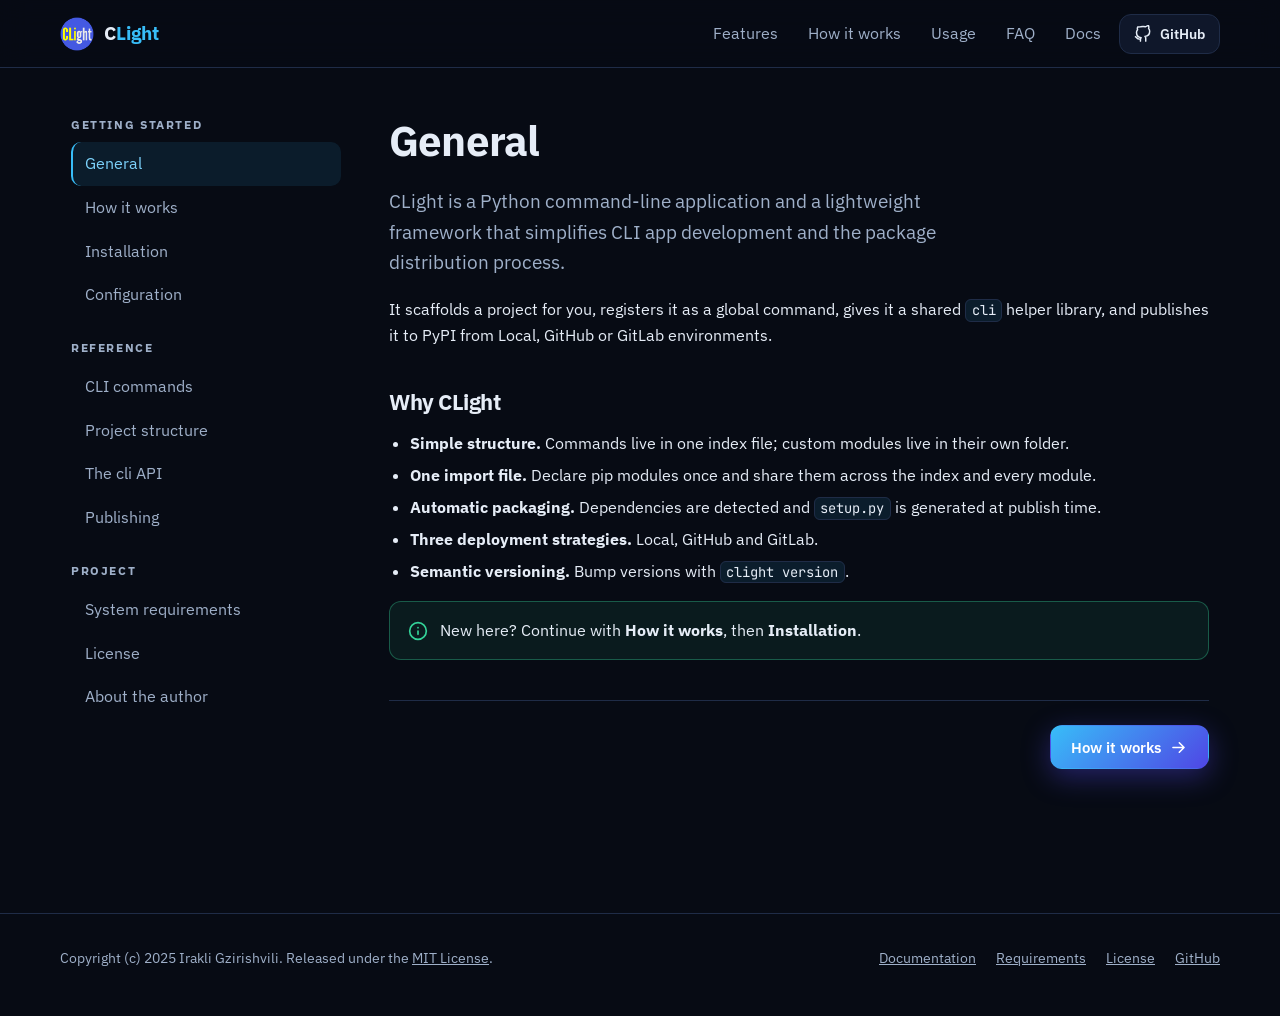
==== commit 0137e69d: "+ OSS Landing Website Update" ====
--- a/docs/docs/index.html
+++ b/docs/docs/index.html
@@ -159,7 +159,7 @@
 SOFTWARE.</div>
 <a class="btn btn-ghost" href="https://github.com/IG-onGit/CLight/blob/main/LICENSE" rel="noopener"><svg class="icon" aria-hidden="true"><use href="#i-github"/></svg>View LICENSE on GitHub</a><div class="pager"><a class="btn btn-ghost" href="#requirements" data-goto="requirements"><svg class="icon" aria-hidden="true"><use href="#i-arrow-l"/></svg>System requirements</a><a class="btn btn-primary" href="#author" data-goto="author">About the author<svg class="icon" aria-hidden="true"><use href="#i-arrow"/></svg></a></div></article>
 <article class="doc-section" id="author"><h1>About the author</h1><div class="author-card"><img src="../assets/Irakli%20Gzirishvili.png" width="112" height="112" alt="Portrait of Irakli Gzirishvili">
-<div><h2 style="margin:0">Irakli Gzirishvili</h2><p style="margin:4px 0 0;color:var(--muted)">Full-Stack Software Engineer, MIT OSS provider, AI Integration manager, cloud engineer and DevOps engineer from Georgia</p>
+<div><h3>Irakli Gzirishvili <span style="color: var(--muted);font-weight: normal;">- From Georgia</span></h3><p>• AI & Cloud Engineer<br>• AI Integration Manager<br>• Full-Stack Software Engineer<br>• MIT OSS Provider<br>• DevOps Engineer</p>
 <div class="links"><a class="btn btn-ghost btn-sm" href="https://github.com/IG-onGit" rel="noopener me"><svg class="icon" aria-hidden="true"><use href="#i-github"/></svg>github.com/IG-onGit</a><a class="btn btn-ghost btn-sm" href="https://www.linkedin.com/in/ig-link" rel="noopener me"><svg class="icon" aria-hidden="true"><use href="#i-linkedin"/></svg>LinkedIn</a><a class="btn btn-ghost btn-sm" href="https://x.com/IG_onX" rel="noopener me"><svg class="icon" aria-hidden="true"><use href="#i-twitter-x"/></svg>X</a><a class="btn btn-ghost btn-sm" href="https://www.linkedin.com/newsletters/creatron-7275978973124132864" rel="noopener me"><svg class="icon" aria-hidden="true"><use href="#i-book"/></svg>CreaTron newsletter</a></div></div></div><div class="pager"><a class="btn btn-ghost" href="#license" data-goto="license"><svg class="icon" aria-hidden="true"><use href="#i-arrow-l"/></svg>License</a></div></article>
 </main>
 </div>
